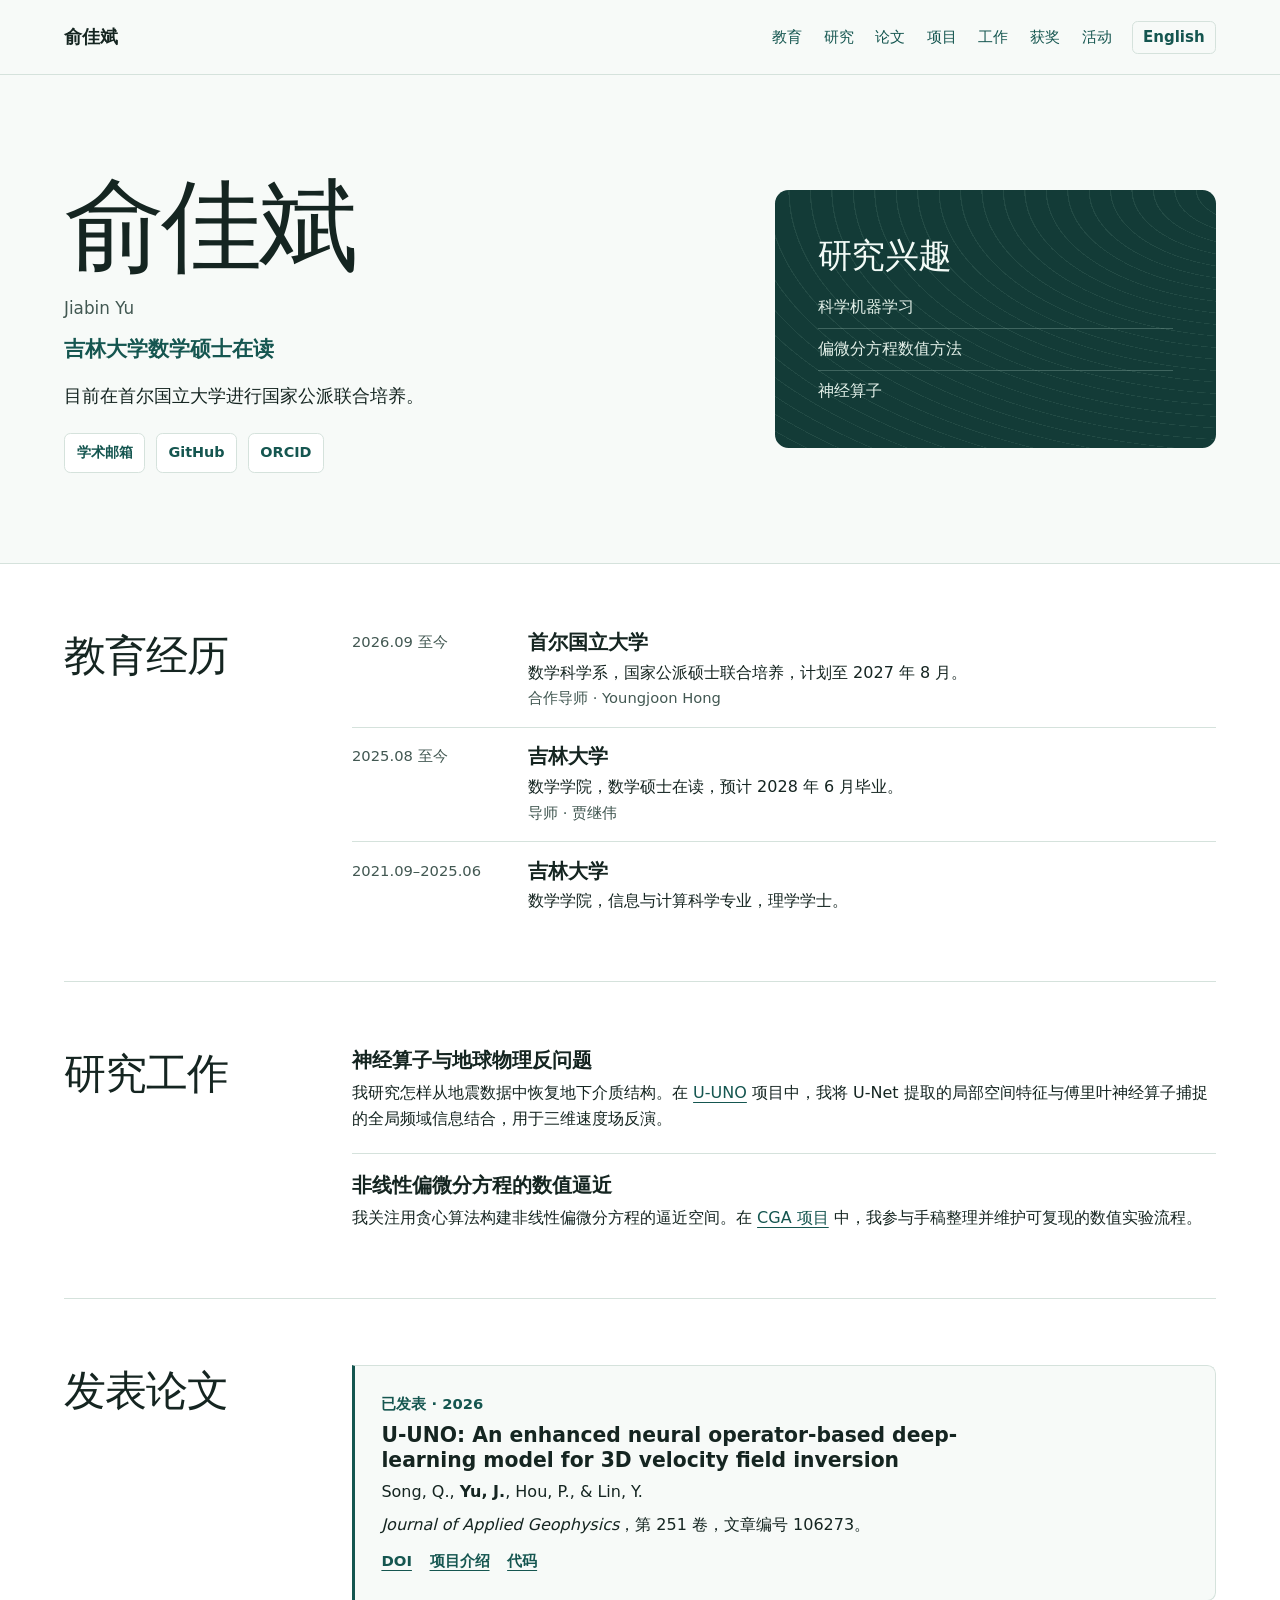
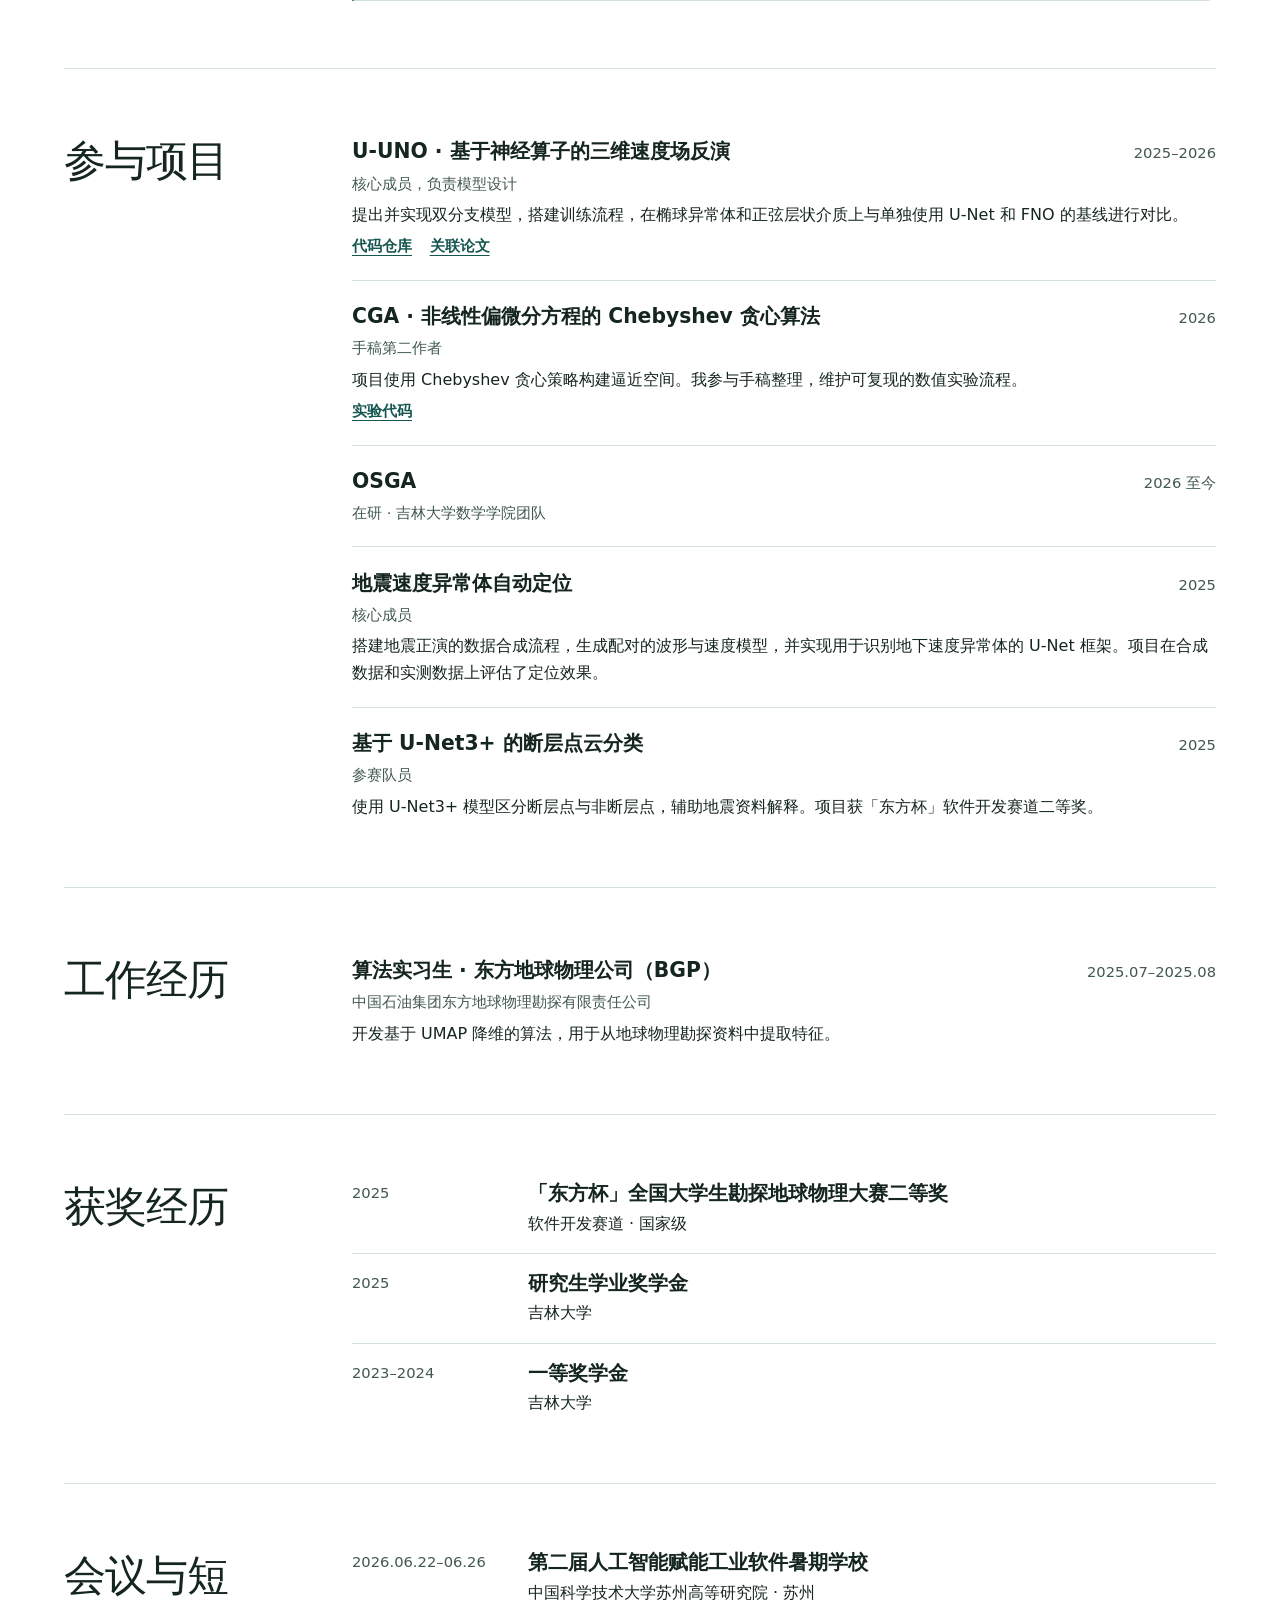
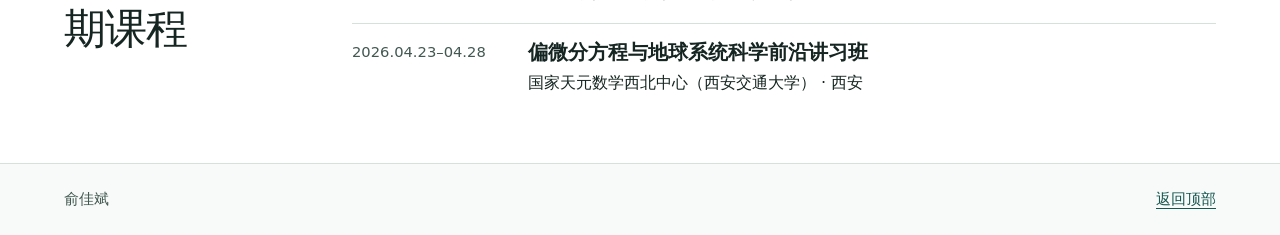
==== zh/index.html @ 983bc11e "Add files via upload" ====
<!doctype html>
<html lang="zh-Hans">
<head>
  <meta charset="utf-8">
  <meta name="viewport" content="width=device-width, initial-scale=1">
  <meta name="description" content="俞佳斌，吉林大学数学硕士在读，研究兴趣包括科学机器学习、偏微分方程数值方法和神经算子。">
  <title>俞佳斌 | 数学与科学机器学习</title>
  <link rel="stylesheet" href="assets/style.css">
  <script src="assets/language.js" defer></script>
</head>
<body id="top">
  <a class="skip-link" href="#main">跳转到正文</a>
  <header class="site-header">
    <div class="wrap header-inner">
      <a class="wordmark" href="#about">俞佳斌</a>
      <nav aria-label="主导航">
        <ul class="navigation" role="list">
          <li><a href="#education">教育</a></li>
          <li><a href="#research">研究</a></li>
          <li><a href="#publications">论文</a></li>
          <li><a href="#projects">项目</a></li>
          <li><a href="#experience">工作</a></li>
          <li><a href="#awards">获奖</a></li>
          <li><a href="#activities">活动</a></li>
        </ul>
      </nav>
      <a class="language-switch" lang="en" hreflang="en" href="../index.html">English</a>
    </div>
  </header>

  <main id="main">
    <section class="hero" id="about" aria-labelledby="name">
      <div class="wrap hero-inner">
        <div>
          <h1 id="name">俞佳斌</h1>
          <p class="alternate-name" lang="en">Jiabin Yu</p>
          <p class="role">吉林大学数学硕士在读</p>
          <p class="intro">目前在首尔国立大学进行国家公派联合培养。</p>
          <ul class="profile-links" aria-label="联系方式与学术档案" role="list">
            <li><a href="mailto:yujb25@mails.jlu.edu.cn">学术邮箱</a></li>
            <li><a href="https://github.com/RonzolYu">GitHub</a></li>
            <li><a href="https://orcid.org/0009-0006-0397-9789">ORCID</a></li>
          </ul>
        </div>
        <aside class="research-interests" aria-labelledby="interests-heading">
          <h2 id="interests-heading">研究兴趣</h2>
          <ul class="interests-list" role="list">
            <li>科学机器学习</li>
            <li>偏微分方程数值方法</li>
            <li>神经算子</li>
          </ul>
        </aside>
      </div>
    </section>

    <div class="wrap">
      <section class="section" id="education" aria-labelledby="education-heading">
        <h2 id="education-heading">教育经历</h2>
        <ul class="timeline" role="list">
          <li>
            <span class="date">2026.09 至今</span>
            <div>
              <h3>首尔国立大学</h3>
              <p>数学科学系，国家公派硕士联合培养，计划至 2027 年 8 月。</p>
              <p class="record-meta">合作导师 · Youngjoon Hong</p>
            </div>
          </li>
          <li>
            <span class="date">2025.08 至今</span>
            <div>
              <h3>吉林大学</h3>
              <p>数学学院，数学硕士在读，预计 2028 年 6 月毕业。</p>
              <p class="record-meta">导师 · 贾继伟</p>
            </div>
          </li>
          <li>
            <span class="date">2021.09–2025.06</span>
            <div>
              <h3>吉林大学</h3>
              <p>数学学院，信息与计算科学专业，理学学士。</p>
            </div>
          </li>
        </ul>
      </section>

      <section class="section" id="research" aria-labelledby="research-heading">
        <h2 id="research-heading">研究工作</h2>
        <div class="stack">
          <article class="record">
            <h3>神经算子与地球物理反问题</h3>
            <p>我研究怎样从地震数据中恢复地下介质结构。在 <a href="#u-uno-project">U-UNO</a> 项目中，我将 U-Net 提取的局部空间特征与傅里叶神经算子捕捉的全局频域信息结合，用于三维速度场反演。</p>
          </article>
          <article class="record">
            <h3>非线性偏微分方程的数值逼近</h3>
            <p>我关注用贪心算法构建非线性偏微分方程的逼近空间。在 <a href="#cga-project">CGA 项目</a> 中，我参与手稿整理并维护可复现的数值实验流程。</p>
          </article>
        </div>
      </section>

      <section class="section" id="publications" aria-labelledby="publications-heading">
        <h2 id="publications-heading">发表论文</h2>
        <div class="stack">
          <article class="record paper" id="u-uno-paper">
            <p class="status">已发表 · 2026</p>
            <h3 lang="en">U-UNO: An enhanced neural operator-based deep-learning model for 3D velocity field inversion</h3>
            <p lang="en">Song, Q., <strong>Yu, J.</strong>, Hou, P., &amp; Lin, Y.</p>
            <p><cite lang="en">Journal of Applied Geophysics</cite>，第 251 卷，文章编号 106273。</p>
            <ul class="item-links" role="list">
              <li><a href="https://doi.org/10.1016/j.jappgeo.2026.106273">DOI</a></li>
              <li><a href="#u-uno-project">项目介绍</a></li>
              <li><a href="https://github.com/RonzolYu/uuno">代码</a></li>
            </ul>
          </article>
        </div>
      </section>

      <section class="section" id="projects" aria-labelledby="projects-heading">
        <h2 id="projects-heading">参与项目</h2>
        <div class="stack">
          <article class="record" id="u-uno-project">
            <div class="record-head">
              <h3>U-UNO · 基于神经算子的三维速度场反演</h3>
              <span class="date">2025–2026</span>
            </div>
            <p class="record-meta">核心成员，负责模型设计</p>
            <p>提出并实现双分支模型，搭建训练流程，在椭球异常体和正弦层状介质上与单独使用 U-Net 和 FNO 的基线进行对比。</p>
            <ul class="item-links" role="list">
              <li><a href="https://github.com/RonzolYu/uuno">代码仓库</a></li>
              <li><a href="#u-uno-paper">关联论文</a></li>
            </ul>
          </article>
          <article class="record" id="cga-project">
            <div class="record-head">
              <h3>CGA · 非线性偏微分方程的 Chebyshev 贪心算法</h3>
              <span class="date">2026</span>
            </div>
            <p class="record-meta">手稿第二作者</p>
            <p>项目使用 Chebyshev 贪心策略构建逼近空间。我参与手稿整理，维护可复现的数值实验流程。</p>
            <ul class="item-links" role="list">
              <li><a href="https://github.com/RonzolYu/cga4PDE">实验代码</a></li>
            </ul>
          </article>
          <article class="record">
            <div class="record-head">
              <h3>OSGA</h3>
              <span class="date">2026 至今</span>
            </div>
            <p class="record-meta">在研 · 吉林大学数学学院团队</p>
          </article>
          <article class="record">
            <div class="record-head">
              <h3>地震速度异常体自动定位</h3>
              <span class="date">2025</span>
            </div>
            <p class="record-meta">核心成员</p>
            <p>搭建地震正演的数据合成流程，生成配对的波形与速度模型，并实现用于识别地下速度异常体的 U-Net 框架。项目在合成数据和实测数据上评估了定位效果。</p>
          </article>
          <article class="record">
            <div class="record-head">
              <h3>基于 U-Net3+ 的断层点云分类</h3>
              <span class="date">2025</span>
            </div>
            <p class="record-meta">参赛队员</p>
            <p>使用 U-Net3+ 模型区分断层点与非断层点，辅助地震资料解释。项目获「东方杯」软件开发赛道二等奖。</p>
          </article>
        </div>
      </section>

      <section class="section" id="experience" aria-labelledby="experience-heading">
        <h2 id="experience-heading">工作经历</h2>
        <div class="stack">
          <article class="record">
            <div class="record-head">
              <h3>算法实习生 · 东方地球物理公司（BGP）</h3>
              <span class="date">2025.07–2025.08</span>
            </div>
            <p class="record-meta">中国石油集团东方地球物理勘探有限责任公司</p>
            <p>开发基于 UMAP 降维的算法，用于从地球物理勘探资料中提取特征。</p>
          </article>
        </div>
      </section>

      <section class="section" id="awards" aria-labelledby="awards-heading">
        <h2 id="awards-heading">获奖经历</h2>
        <ul class="timeline" role="list">
          <li><span class="date">2025</span><div><h3>「东方杯」全国大学生勘探地球物理大赛二等奖</h3><p>软件开发赛道 · 国家级</p></div></li>
          <li><span class="date">2025</span><div><h3>研究生学业奖学金</h3><p>吉林大学</p></div></li>
          <li><span class="date">2023–2024</span><div><h3>一等奖学金</h3><p>吉林大学</p></div></li>
        </ul>
      </section>

      <section class="section" id="activities" aria-labelledby="activities-heading">
        <h2 id="activities-heading">会议与短期课程</h2>
        <ul class="timeline" role="list">
          <li>
            <span class="date">2026.06.22–06.26</span>
            <div><h3>第二届人工智能赋能工业软件暑期学校</h3><p>中国科学技术大学苏州高等研究院 · 苏州</p></div>
          </li>
          <li>
            <span class="date">2026.04.23–04.28</span>
            <div><h3>偏微分方程与地球系统科学前沿讲习班</h3><p>国家天元数学西北中心（西安交通大学） · 西安</p></div>
          </li>
        </ul>
      </section>
    </div>
  </main>

  <footer class="site-footer">
    <div class="wrap footer-inner">
      <span>俞佳斌</span>
      <a href="#top">返回顶部</a>
    </div>
  </footer>
</body>
</html>
---- zh/assets/style.css ----
:root {
  color-scheme: light;
  --background: #f7faf8;
  --surface: #fff;
  --ink: #152521;
  --muted: #425852;
  --accent: #155650;
  --deep: #133b37;
  --line: #d5e2dc;
  --tint: #e8f2ed;
  --serif: Georgia, "Times New Roman", serif;
  --sans: system-ui, -apple-system, BlinkMacSystemFont, "Segoe UI", sans-serif;
}

:root[lang="zh-Hans"] {
  --serif: "Songti SC", "Noto Serif CJK SC", "Source Han Serif SC", SimSun, Georgia, serif;
  --sans: system-ui, -apple-system, "PingFang SC", "Microsoft YaHei", "Noto Sans CJK SC", sans-serif;
}

*, *::before, *::after { box-sizing: border-box; }
[hidden] { display: none !important; }

body {
  margin: 0;
  background: var(--surface);
  color: var(--ink);
  font: 1rem/1.65 var(--sans);
  overflow-wrap: anywhere;
}

a {
  color: var(--accent);
  text-underline-offset: .24em;
}

a:hover { color: var(--ink); }

a:focus-visible {
  outline: 2px solid currentColor;
  outline-offset: .25rem;
  border-radius: .15rem;
}

h1, h2, h3, p, dl, dd, ol, ul { margin: 0; }

h1, h2, h3 {
  line-height: 1.24;
  text-wrap: balance;
}

h1, h2 { font-family: var(--serif); }

h1 {
  font-size: clamp(3.7rem, 8.2vw, 6.3rem);
  font-weight: 500;
  letter-spacing: -.065em;
}

:lang(zh-Hans) h1 { letter-spacing: -.04em; }

h2 {
  font-size: clamp(1.9rem, 3.7vw, 2.65rem);
  font-weight: 500;
  letter-spacing: -.025em;
}

h3 { font-size: clamp(1.06rem, 2vw, 1.27rem); }

.wrap {
  width: min(100% - 3rem, 72rem);
  margin-inline: auto;
}

.skip-link {
  position: absolute;
  top: .75rem;
  left: .75rem;
  z-index: 1;
  padding: .65rem 1rem;
  background: var(--surface);
  transform: translateY(-200%);
}

.skip-link:focus { transform: none; }

.site-header {
  background: var(--background);
  border-bottom: 1px solid var(--line);
}

.header-inner, .footer-inner {
  display: flex;
  align-items: center;
  justify-content: space-between;
  gap: 1rem 2rem;
  flex-wrap: wrap;
}

.header-inner { min-height: 4.65rem; padding-block: .75rem; gap: .65rem 1.25rem; }
.header-inner nav { margin-inline-start: auto; }

.wordmark {
  color: var(--ink);
  font-size: 1.1rem;
  font-weight: 700;
  text-decoration: none;
}

.navigation, .profile-links, .item-links {
  display: flex;
  align-items: center;
  gap: .7rem 1.35rem;
  flex-wrap: wrap;
  padding: 0;
  list-style: none;
}

.navigation { font-size: .94rem; }
.navigation a:not(:hover) { text-decoration: none; }
.navigation a { display: inline-block; }

.language-switch {
  padding: .2rem .65rem;
  border: 1px solid var(--line);
  border-radius: .35rem;
  font-size: .94rem;
  font-weight: 650;
  text-decoration: none;
}

.language-switch:hover { background: var(--tint); }

.hero {
  background: var(--background);
  border-bottom: 1px solid var(--line);
}

.hero-inner {
  display: grid;
  grid-template-columns: minmax(0, 1.18fr) minmax(0, .82fr);
  align-items: center;
  gap: clamp(2rem, 6vw, 5rem);
  padding-block: clamp(3.1rem, 7vw, 6.2rem);
}

.role {
  margin-top: .75rem;
  color: var(--accent);
  font-size: clamp(1.07rem, 2vw, 1.3rem);
  font-weight: 650;
  line-height: 1.45;
}

.alternate-name {
  margin-top: .3rem;
  color: var(--muted);
  font-size: 1.05rem;
}

.intro {
  max-width: 39rem;
  margin-top: 1.05rem;
  font-size: clamp(1rem, 1.5vw, 1.12rem);
}

.profile-links { margin-top: 1.35rem; gap: .65rem; }

.profile-links a {
  display: inline-flex;
  align-items: center;
  min-height: 2.55rem;
  padding: .32rem .73rem;
  border: 1px solid var(--line);
  border-radius: .4rem;
  background: var(--surface);
  font-size: .9rem;
  font-weight: 640;
  text-decoration: none;
}

.profile-links a:hover { background: var(--tint); border-color: var(--accent); }

.research-interests {
  position: relative;
  isolation: isolate;
  overflow: hidden;
  background: var(--deep);
  color: #f3fbf7;
  border-radius: .85rem;
  padding: clamp(1.5rem, 4vw, 2.7rem);
}

.research-interests::before {
  position: absolute;
  z-index: -1;
  inset: 0;
  background: repeating-radial-gradient(ellipse at 110% 0%, transparent 0 1.25rem, #9fc9b51c 1.28rem 1.34rem);
  content: "";
  pointer-events: none;
}

.research-interests h2 {
  margin-bottom: .65rem;
  font-size: clamp(1.65rem, 2.7vw, 2.15rem);
}

.interests-list {
  padding: 0;
  color: #e3f0e9;
  list-style: none;
}

.interests-list li { padding-block: .46rem; }
.interests-list li + li { border-top: 1px solid #b5d7ca45; }
.interests-list li:last-child { padding-bottom: 0; }

.section {
  display: grid;
  grid-template-columns: minmax(0, 14rem) minmax(0, 1fr);
  gap: 1.4rem clamp(2rem, 5vw, 5rem);
  padding-block: clamp(2.5rem, 5.5vw, 4.15rem);
  border-top: 1px solid var(--line);
  scroll-margin-top: 1.2rem;
}

.section:first-child { border-top: 0; }
.stack { display: grid; gap: 1.3rem; align-content: start; }
.stack-compact { gap: .9rem; }
.record { min-width: 0; }
.record h3 + *, .record p + *, .record .record-head + * { margin-top: .38rem; }
.record + .record { padding-top: 1.2rem; border-top: 1px solid var(--line); }
.record-meta, .date, .status { color: var(--muted); font-size: .92rem; }
.record-head { display: flex; flex-wrap: wrap; justify-content: space-between; align-items: baseline; gap: .2rem 1rem; }
.date { font-variant-numeric: tabular-nums; }
.item-links { gap: .35rem 1.1rem; font-size: .93rem; font-weight: 630; }

.paper {
  padding: clamp(1.15rem, 3vw, 1.65rem);
  background: var(--background);
  border: 1px solid var(--line);
  border-left: .24rem solid var(--accent);
  border-radius: 0 .55rem .55rem 0;
}

.paper .status { color: var(--accent); font-weight: 700; }
.paper .item-links { margin-top: .72rem; }

.timeline {
  display: grid;
  gap: 1.05rem;
  list-style: none;
  padding: 0;
}

.timeline li {
  display: grid;
  grid-template-columns: minmax(0, 10rem) minmax(0, 1fr);
  gap: .2rem 1rem;
  padding-bottom: 1rem;
  border-bottom: 1px solid var(--line);
}

.timeline li:last-child { border-bottom: 0; padding-bottom: 0; }
.timeline h3 + p { margin-top: .28rem; }

.site-footer {
  padding-block: 1.45rem;
  background: var(--background);
  border-top: 1px solid var(--line);
  color: var(--muted);
  font-size: .93rem;
}

@media (max-width: 52rem) {
  .hero-inner { gap: 1.7rem; }
  .section { grid-template-columns: minmax(0, 10rem) minmax(0, 1fr); }
}

@media (max-width: 42rem) {
  .wrap { width: min(100% - 2rem, 72rem); }
  .header-inner {
    display: grid;
    grid-template-columns: minmax(0, 1fr) auto;
    gap: .35rem .75rem;
  }

  .header-inner nav { grid-area: 2 / 1 / auto / -1; margin-inline-start: 0; }
  .language-switch { grid-area: 1 / 2; }
  .navigation { gap: .25rem .85rem; }
  .navigation a { padding-block: .25rem; }
  .hero-inner, .section { grid-template-columns: minmax(0, 1fr); }
  .section { gap: 1.15rem; }
  .timeline li { grid-template-columns: minmax(0, 1fr); }
}
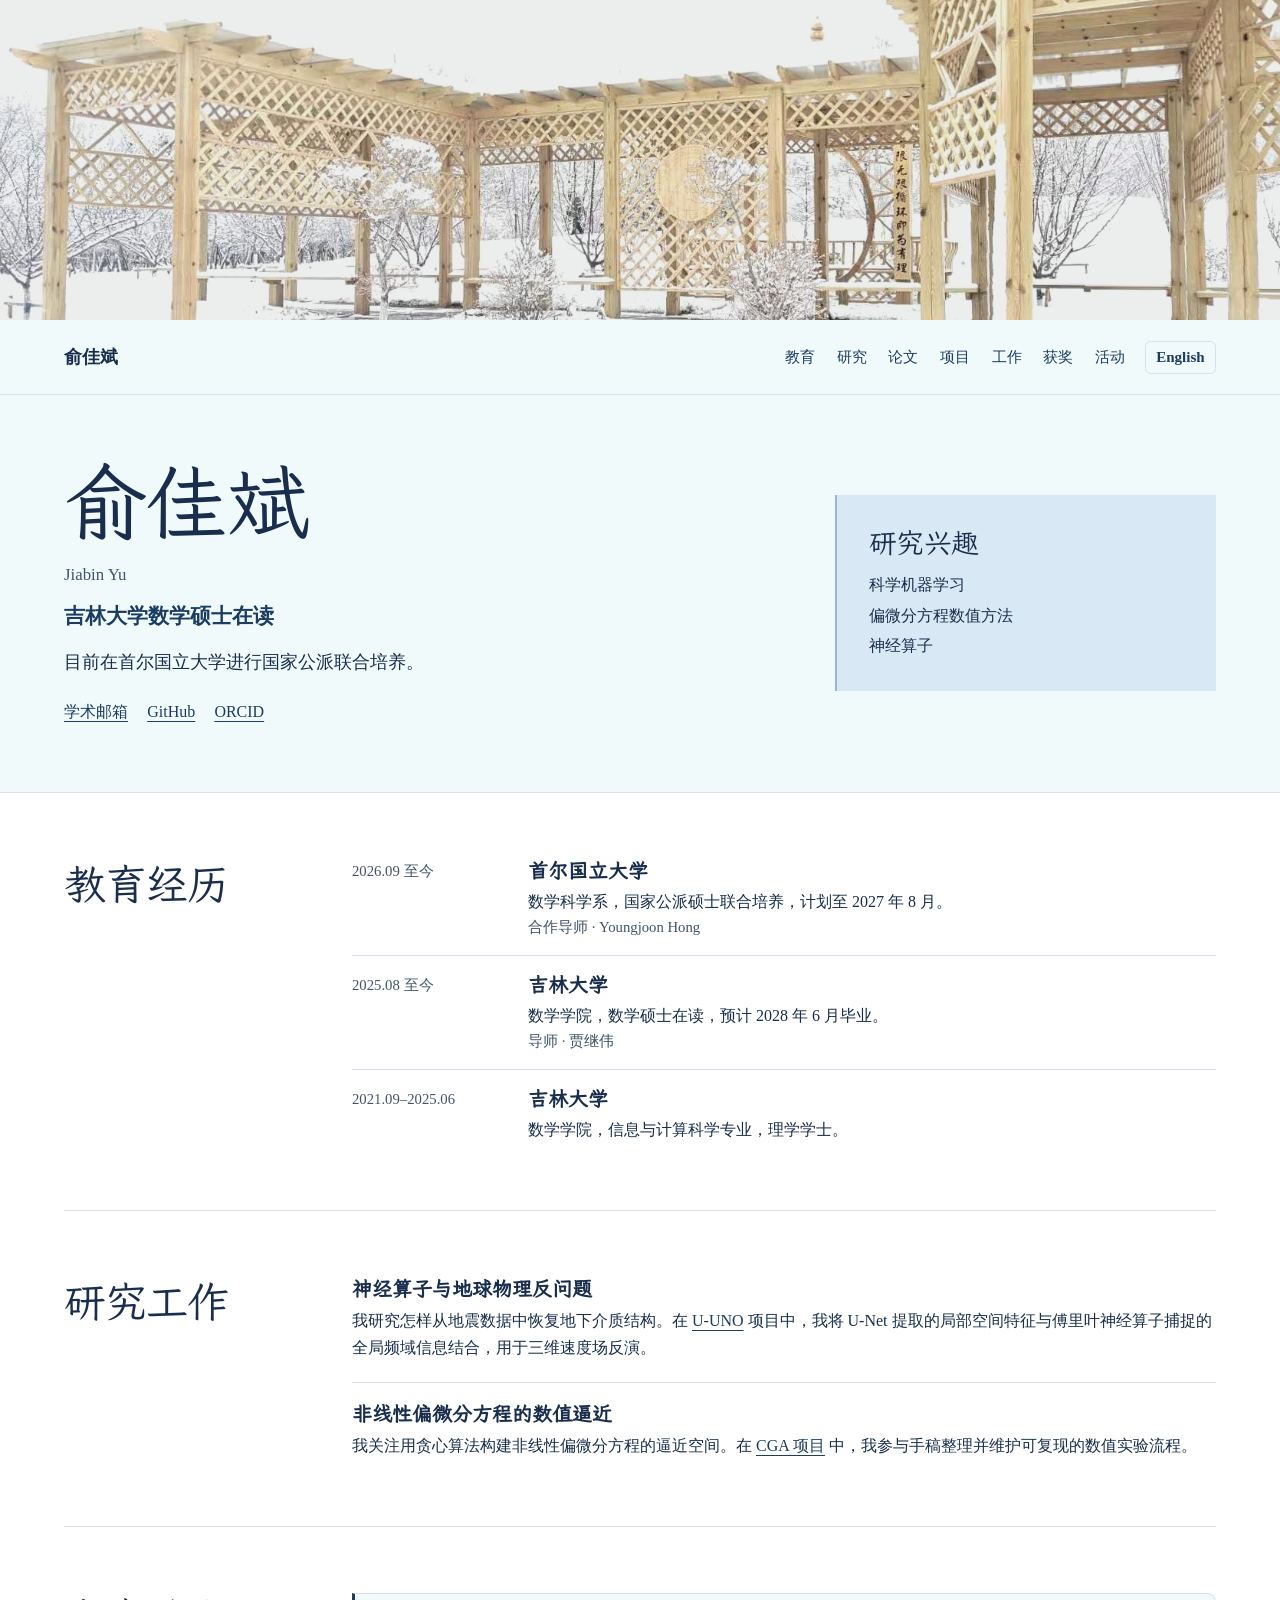
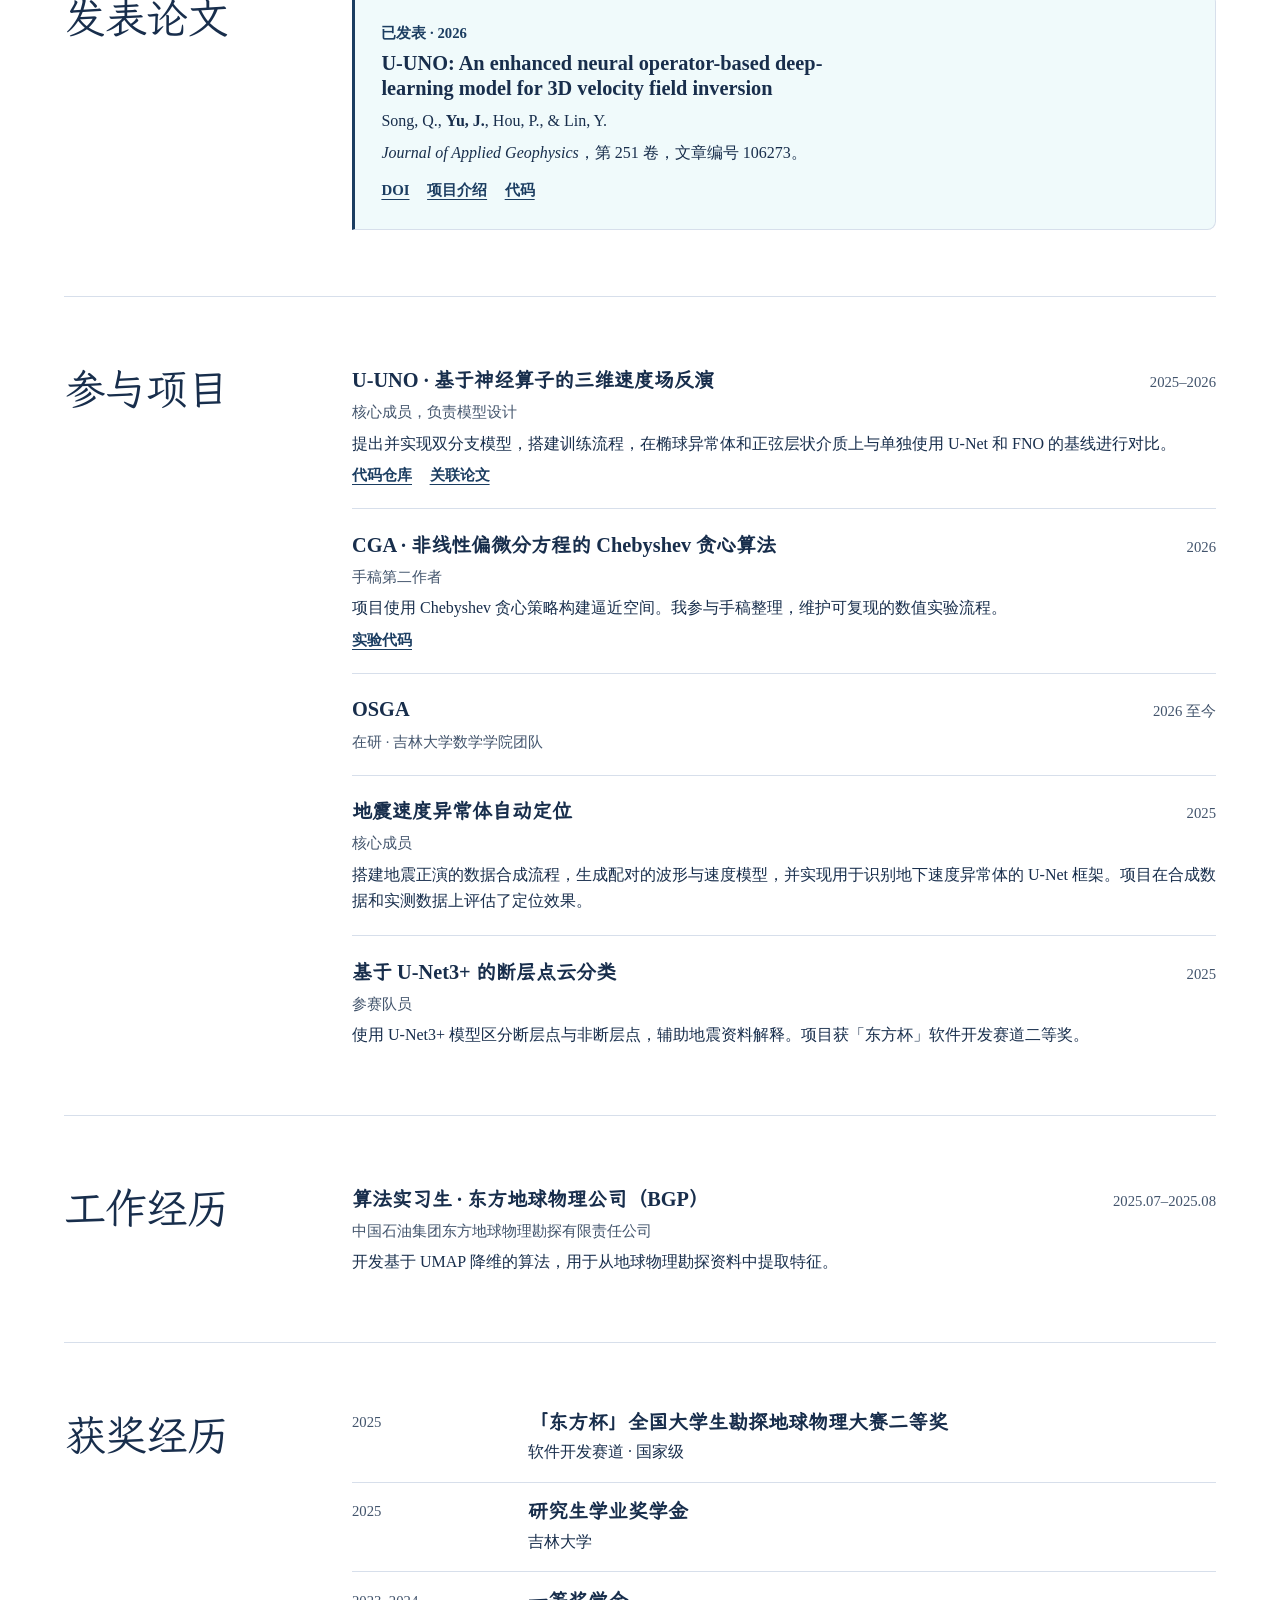
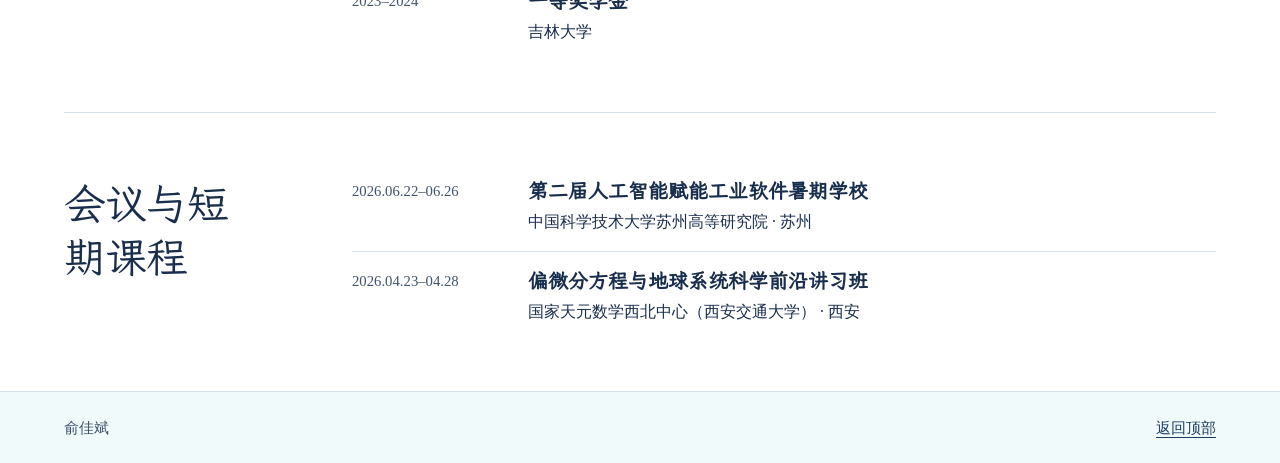
==== commit 64a6f85b: "Add files via upload" ====
--- a/zh/index.html
+++ b/zh/index.html
@@ -11,6 +11,9 @@
 <body id="top">
   <a class="skip-link" href="#main">跳转到正文</a>
   <header class="site-header">
+    <div class="site-banner">
+      <img src="assets/winter-pergola.jpg" width="1670" height="1028" alt="雪中的木质长廊" fetchpriority="high">
+    </div>
     <div class="wrap header-inner">
       <a class="wordmark" href="#about">俞佳斌</a>
       <nav aria-label="主导航">
--- a/zh/assets/style.css
+++ b/zh/assets/style.css
@@ -1,20 +1,31 @@
+/* Local heading subset derived from LXGW WenKai v1.521 under SIL OFL 1.1. */
+@font-face {
+  font-family: "Homepage Kai";
+  src: url("kai-headings.woff2") format("woff2");
+  font-style: normal;
+  font-weight: 400;
+  font-display: swap;
+}
+
 :root {
   color-scheme: light;
-  --background: #f7faf8;
+  --background: #f0fafb;
   --surface: #fff;
-  --ink: #152521;
-  --muted: #425852;
-  --accent: #155650;
-  --deep: #133b37;
-  --line: #d5e2dc;
-  --tint: #e8f2ed;
-  --serif: Georgia, "Times New Roman", serif;
-  --sans: system-ui, -apple-system, BlinkMacSystemFont, "Segoe UI", sans-serif;
+  --ink: #182e4c;
+  --muted: #42546c;
+  --accent: #1b3d61;
+  --line: #d7dfeb;
+  --tint: #eaf0f8;
+  --interests-background: #d8e8f4;
+  --latin-serif: "Times New Roman", Times, "Liberation Serif";
+  --songti: "Songti SC", STSong, SimSun, "Noto Serif CJK SC", "Source Han Serif SC";
+  --body-font: var(--latin-serif), var(--songti), serif;
+  --heading-font: var(--body-font);
 }
 
 :root[lang="zh-Hans"] {
-  --serif: "Songti SC", "Noto Serif CJK SC", "Source Han Serif SC", SimSun, Georgia, serif;
-  --sans: system-ui, -apple-system, "PingFang SC", "Microsoft YaHei", "Noto Sans CJK SC", sans-serif;
+  --kaiti: "Kaiti SC", STKaiti, KaiTi, "KaiTi_GB2312", "AR PL UKai CN", "Homepage Kai";
+  --heading-font: var(--latin-serif), var(--kaiti), var(--songti), serif;
 }
 
 *, *::before, *::after { box-sizing: border-box; }
@@ -24,7 +35,7 @@
   margin: 0;
   background: var(--surface);
   color: var(--ink);
-  font: 1rem/1.65 var(--sans);
+  font: 1rem/1.65 var(--body-font);
   overflow-wrap: anywhere;
 }
 
@@ -44,19 +55,20 @@
 h1, h2, h3, p, dl, dd, ol, ul { margin: 0; }
 
 h1, h2, h3 {
+  font-family: var(--heading-font);
   line-height: 1.24;
   text-wrap: balance;
 }
 
-h1, h2 { font-family: var(--serif); }
+cite, em { font-style: italic; }
 
 h1 {
-  font-size: clamp(3.7rem, 8.2vw, 6.3rem);
+  font-size: clamp(2.9rem, 6.5vw, 5.2rem);
   font-weight: 500;
-  letter-spacing: -.065em;
-}
-
-:lang(zh-Hans) h1 { letter-spacing: -.04em; }
+  letter-spacing: -.035em;
+}
+
+:lang(zh-Hans) h1 { letter-spacing: -.02em; }
 
 h2 {
   font-size: clamp(1.9rem, 3.7vw, 2.65rem);
@@ -88,6 +100,20 @@
   border-bottom: 1px solid var(--line);
 }
 
+.site-banner {
+  background: #e6edf2;
+}
+
+.site-banner img {
+  display: block;
+  width: 100%;
+  height: clamp(10rem, 25vw, 22rem);
+  object-fit: cover;
+  object-position: 50% 64%;
+  filter: contrast(1.08) brightness(.93) saturate(.86);
+  opacity: .96;
+}
+
 .header-inner, .footer-inner {
   display: flex;
   align-items: center;
@@ -137,10 +163,10 @@
 
 .hero-inner {
   display: grid;
-  grid-template-columns: minmax(0, 1.18fr) minmax(0, .82fr);
-  align-items: center;
-  gap: clamp(2rem, 6vw, 5rem);
-  padding-block: clamp(3.1rem, 7vw, 6.2rem);
+  grid-template-columns: minmax(0, 1.3fr) minmax(0, .7fr);
+  align-items: center;
+  gap: clamp(1.5rem, 5vw, 4rem);
+  padding-block: clamp(2rem, 4.6vw, 3.6rem);
 }
 
 .role {
@@ -163,56 +189,33 @@
   font-size: clamp(1rem, 1.5vw, 1.12rem);
 }
 
-.profile-links { margin-top: 1.35rem; gap: .65rem; }
+.profile-links { margin-top: .8rem; gap: .25rem 1.2rem; }
 
 .profile-links a {
   display: inline-flex;
   align-items: center;
-  min-height: 2.55rem;
-  padding: .32rem .73rem;
-  border: 1px solid var(--line);
-  border-radius: .4rem;
-  background: var(--surface);
-  font-size: .9rem;
-  font-weight: 640;
-  text-decoration: none;
-}
-
-.profile-links a:hover { background: var(--tint); border-color: var(--accent); }
+  min-height: 2.75rem;
+}
 
 .research-interests {
-  position: relative;
-  isolation: isolate;
-  overflow: hidden;
-  background: var(--deep);
-  color: #f3fbf7;
-  border-radius: .85rem;
-  padding: clamp(1.5rem, 4vw, 2.7rem);
-}
-
-.research-interests::before {
-  position: absolute;
-  z-index: -1;
-  inset: 0;
-  background: repeating-radial-gradient(ellipse at 110% 0%, transparent 0 1.25rem, #9fc9b51c 1.28rem 1.34rem);
-  content: "";
-  pointer-events: none;
+  background: var(--interests-background);
+  border-inline-start: 2px solid #9bb6cc;
+  padding: clamp(1.2rem, 2.8vw, 2rem);
 }
 
 .research-interests h2 {
-  margin-bottom: .65rem;
-  font-size: clamp(1.65rem, 2.7vw, 2.15rem);
+  margin-bottom: .62rem;
+  font-size: clamp(1.42rem, 2.2vw, 1.8rem);
 }
 
 .interests-list {
   padding: 0;
-  color: #e3f0e9;
   list-style: none;
 }
 
-.interests-list li { padding-block: .46rem; }
-.interests-list li + li { border-top: 1px solid #b5d7ca45; }
-.interests-list li:last-child { padding-bottom: 0; }
+:root[lang="en"] .interests-list { font-style: italic; }
+
+.interests-list li + li { margin-top: .25rem; }
 
 .section {
   display: grid;
@@ -278,6 +281,8 @@
 
 @media (max-width: 42rem) {
   .wrap { width: min(100% - 2rem, 72rem); }
+  .site-banner img { object-position: 56% 62%; }
+
   .header-inner {
     display: grid;
     grid-template-columns: minmax(0, 1fr) auto;
